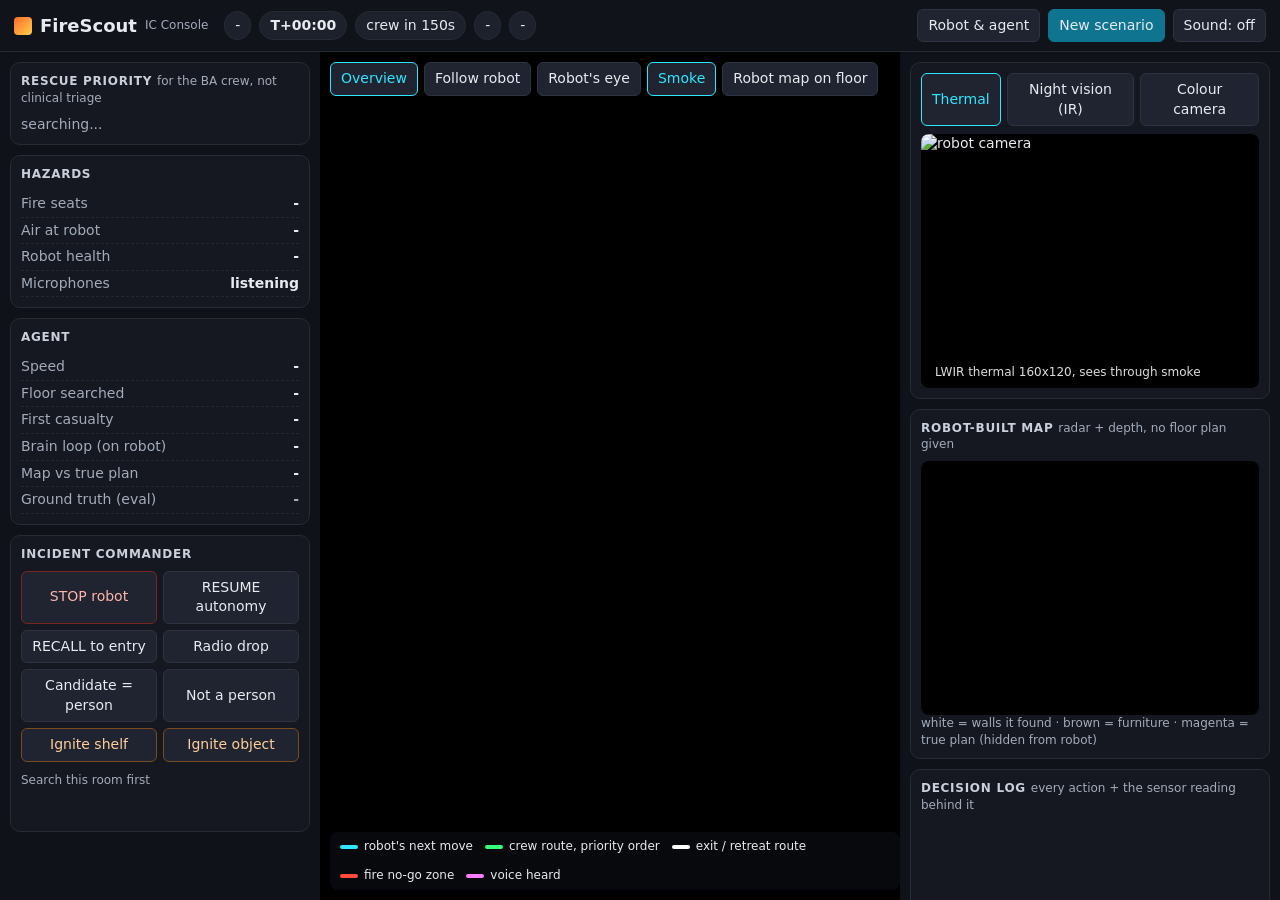
==== firescout/web/index.html @ f9d06ba8 "feat: browser IC console (three.js over live MuJoCo): particle fire/smoke, robot model + sensor show" ====
<!doctype html>
<html lang="en">
<head>
<meta charset="utf-8">
<meta name="viewport" content="width=device-width, initial-scale=1">
<title>FireScout IC Console</title>
<link rel="stylesheet" href="style.css">
<script type="importmap">
{ "imports": { "three": "./vendor/three/three.module.js", "three/addons/": "./vendor/three/addons/" } }
</script>
</head>
<body>
<header>
  <div class="brand"><span class="logo"></span>FireScout <small>IC Console</small></div>
  <div class="chips">
    <span class="chip" id="c-building">-</span>
    <span class="chip big" id="c-clock">T+00:00</span>
    <span class="chip" id="c-crew">crew in 150s</span>
    <span class="chip" id="c-mode">-</span>
    <span class="chip" id="c-radio">-</span>
  </div>
  <div class="actions">
    <button id="b-robot">Robot &amp; agent</button>
    <button id="b-new" class="primary">New scenario</button>
    <button id="b-sound">Sound: off</button>
  </div>
</header>

<main>
  <aside id="left">
    <section>
      <h3>Rescue priority <span class="hint">for the BA crew, not clinical triage</span></h3>
      <div id="casualties"><div class="muted">searching...</div></div>
    </section>
    <section>
      <h3>Hazards</h3>
      <div class="kv"><span>Fire seats</span><b id="h-fires">-</b></div>
      <div class="kv"><span>Air at robot</span><b id="h-air">-</b></div>
      <div class="kv"><span>Robot health</span><b id="h-health">-</b></div>
      <div class="kv"><span>Microphones</span><b id="h-mic">listening</b></div>
    </section>
    <section>
      <h3>Agent</h3>
      <div class="kv"><span>Speed</span><b id="a-speed">-</b></div>
      <div class="kv"><span>Floor searched</span><b id="a-cov">-</b></div>
      <div class="kv"><span>First casualty</span><b id="a-first">-</b></div>
      <div class="kv"><span>Brain loop (on robot)</span><b id="a-lat">-</b></div>
      <div class="kv"><span>Map vs true plan</span><b id="a-map">-</b></div>
      <div class="kv eval"><span>Ground truth (eval)</span><b id="a-truth">-</b></div>
    </section>
    <section>
      <h3>Incident Commander</h3>
      <div class="grid2">
        <button data-a="stop" class="warn">STOP robot</button>
        <button data-a="resume">RESUME autonomy</button>
        <button data-a="recall">RECALL to entry</button>
        <button data-a="radio">Radio drop</button>
        <button data-a="person_yes">Candidate = person</button>
        <button data-a="person_no">Not a person</button>
        <button data-a="ignite_shelf" class="fire">Ignite shelf</button>
        <button data-a="ignite_random" class="fire">Ignite object</button>
      </div>
      <div class="sub">Search this room first</div>
      <div id="rooms" class="grid2"></div>
      <div id="msg" class="msg"></div>
    </section>
  </aside>

  <div id="stage">
    <canvas id="view"></canvas>
    <div id="labels"></div>
    <div class="viewbar">
      <button data-v="over" class="on">Overview</button>
      <button data-v="follow">Follow robot</button>
      <button data-v="eye">Robot's eye</button>
      <button id="t-smoke" class="on">Smoke</button>
      <button id="t-truth">True plan</button>
    </div>
    <div class="legend">
      <span><i style="background:#2ee6ff"></i>robot's next move</span>
      <span><i style="background:#38ff7a"></i>crew route, priority order</span>
      <span><i style="background:#ffffff"></i>exit / retreat route</span>
      <span><i style="background:#ff4a3a"></i>fire no-go zone</span>
      <span><i style="background:#ff7cff"></i>voice heard</span>
    </div>
    <div id="banner"></div>
  </div>

  <aside id="right">
    <section>
      <div class="tabs" id="feedtabs">
        <button data-f="thermal" class="on">Thermal</button>
        <button data-f="night">Night vision (IR)</button>
        <button data-f="colour">Colour camera</button>
      </div>
      <div class="feed"><img id="feed" src="/feed/thermal.jpg" alt="robot camera"><span id="feedcap">LWIR thermal 160x120, sees through smoke</span></div>
    </section>
    <section>
      <h3>Robot-built map <span class="hint">radar + depth, no floor plan given</span></h3>
      <div class="feed"><canvas id="mapc"></canvas></div>
      <div class="hint" id="maplegend">white = walls it found · brown = furniture · magenta = true plan (hidden from robot)</div>
    </section>
    <section class="grow">
      <h3>Decision log <span class="hint">every action + the sensor reading behind it</span></h3>
      <div id="log"></div>
    </section>
    <section>
      <h3>METHANE <span class="hint">auto sitrep</span></h3>
      <div id="methane"></div>
    </section>
  </aside>
</main>

<dialog id="d-new">
  <h2>New scenario</h2>
  <label>Building <select id="n-preset"></select></label>
  <label>Casualties <input id="n-cas" type="number" min="0" max="4" value="3"></label>
  <label>Fires <input id="n-fires" type="number" min="1" max="3" value="2"></label>
  <label>Layout seed <input id="n-seed" type="number" min="0" max="9999" value="5"></label>
  <div class="row"><button id="n-cancel">Cancel</button><button id="n-go" class="primary">Start mission</button></div>
</dialog>

<dialog id="d-robot">
  <div class="robotwrap">
    <div><canvas id="robotc"></canvas><div class="hint">drag to rotate</div></div>
    <div class="spec">
      <h2>FireScout scout robot</h2>
      <p>Placed at the doorway by the first crew while BA is donned. Searches ahead in zero visibility and tells the
        Incident Commander where people are, how urgent each one is, where the fire is and which way is safe.</p>
      <table>
        <tr><td><b class="s1">Thermal camera</b></td><td>LWIR 160x120, 57 deg (FLIR Lepton 3.5) - finds bodies + fire through smoke</td></tr>
        <tr><td><b class="s2">60 GHz radar</b></td><td>360 deg ranging for mapping walls; breathing micro-motion to 3 m</td></tr>
        <tr><td><b class="s3">Depth + IR night camera</b></td><td>850 nm illuminator; tells furniture from walls by object height</td></tr>
        <tr><td><b class="s4">4-mic array</b></td><td>hears calls for help, gives direction of the voice</td></tr>
        <tr><td><b class="s5">Speaker</b></td><td>talks to people it finds: stay low, stay put, or which way is out</td></tr>
        <tr><td><b class="s6">Gas cells</b></td><td>CO + O2 (4-gas monitor cells) - marks air that kills</td></tr>
        <tr><td><b class="s7">Self temperature</b></td><td>retreats before electronics cook (60 C limit)</td></tr>
        <tr><td><b class="s8">Mesh radio</b></td><td>keeps working with no link, uploads when back in range</td></tr>
      </table>
      <h3>The agent (runs on the robot, nothing to phone home to)</h3>
      <div class="pipe">
        <div><b>Perceive</b>thermal, radar, depth, mics, gas</div>
        <div><b>Understand</b>map, walls vs furniture, people vs decoys, fire</div>
        <div><b>Decide</b>safety &gt; IC order &gt; check person &gt; follow voice &gt; explore</div>
        <div><b>Act</b>drive, talk to people, routes + METHANE to IC</div>
        <div><b>Learn</b>IC confirm / reject updates its person detector</div>
      </div>
      <p class="hint">Reference build ~GBP 1.3-2.3k, 3-5 kg, tracked, IP54, 40 min battery. Brain loop 3 ms median on a laptop CPU (Jetson Orin Nano class on the robot).</p>
      <div class="row"><button id="r-close" class="primary">Close</button></div>
    </div>
  </div>
</dialog>

<script type="module" src="app.js"></script>
</body>
</html>
---- firescout/web/style.css ----
:root {
  --bg: #0d0f13; --panel: #151820; --line: #262b36; --text: #e8eaf0; --muted: #a3abba;
  --accent: #2ee6ff; --red: #ff4a3a; --amber: #ffb02e; --green: #38ff7a; --pink: #ff7cff;
}
* { box-sizing: border-box; }
html, body { margin: 0; height: 100%; background: var(--bg); color: var(--text);
  font: 14px/1.4 "Segoe UI", system-ui, sans-serif; overflow: hidden; }
header { height: 52px; display: flex; align-items: center; gap: 16px; padding: 0 14px;
  border-bottom: 1px solid var(--line); background: #10131a; }
.brand { font-weight: 700; font-size: 18px; display: flex; align-items: center; gap: 8px; white-space: nowrap; }
.brand small { color: var(--muted); font-weight: 400; font-size: 12px; }
.logo { width: 18px; height: 18px; border-radius: 4px; background: linear-gradient(135deg, #ff6a2b, #ffcf4a); }
.chips { display: flex; gap: 8px; flex: 1; overflow: hidden; }
.chip { padding: 4px 10px; border-radius: 999px; background: #1c212b; border: 1px solid var(--line); white-space: nowrap; }
.chip.big { font-weight: 700; font-variant-numeric: tabular-nums; }
.chip.ok { border-color: #1f6b3a; color: var(--green); }
.chip.bad { border-color: #7a2620; color: var(--red); }
.chip.warn { border-color: #7a5520; color: var(--amber); }
.actions { display: flex; gap: 8px; }
button { background: #1f2430; color: var(--text); border: 1px solid #2d3340; border-radius: 6px;
  padding: 6px 10px; font: inherit; cursor: pointer; }
button:hover { background: #283040; }
button.primary { background: #0e7490; border-color: #0e7490; }
button.warn { border-color: #7a2620; color: #ffb3ab; }
button.fire { border-color: #7a4a20; color: #ffcf9a; }
button.on { border-color: var(--accent); color: var(--accent); }
main { display: grid; grid-template-columns: 320px 1fr 380px; height: calc(100% - 52px); }
aside { overflow-y: auto; padding: 10px; display: flex; flex-direction: column; gap: 10px; background: #0f1218; }
section { background: var(--panel); border: 1px solid var(--line); border-radius: 10px; padding: 10px; }
section.grow { flex: 1; min-height: 160px; display: flex; flex-direction: column; }
h3 { margin: 0 0 8px; font-size: 12px; letter-spacing: .06em; text-transform: uppercase; color: #c9cfdb; }
.hint { color: var(--muted); font-size: 12px; text-transform: none; letter-spacing: 0; font-weight: 400; }
.muted { color: var(--muted); }
.kv { display: flex; justify-content: space-between; gap: 8px; padding: 3px 0; border-bottom: 1px dashed #222733; }
.kv span { color: var(--muted); } .kv b { font-weight: 600; text-align: right; }
.kv.eval b { color: var(--muted); }
.grid2 { display: grid; grid-template-columns: 1fr 1fr; gap: 6px; }
.sub { margin: 10px 0 6px; color: var(--muted); font-size: 12px; }
.msg { margin-top: 8px; color: var(--accent); min-height: 18px; }
.cas { border-left: 4px solid var(--amber); background: #1a1e27; border-radius: 6px; padding: 7px 9px; margin-bottom: 6px; }
.cas.P1 { border-color: var(--red); } .cas.EVAC { border-color: var(--green); } .cas.P2 { border-color: var(--amber); } .cas.Pq { border-color: #ffe14a; }
.cas .t { font-weight: 700; } .cas .w { color: var(--muted); font-size: 12px; }
.cas .say { color: var(--pink); font-size: 12px; margin-top: 3px; }
#stage { position: relative; overflow: hidden; }
#view { width: 100%; height: 100%; display: block; }
#labels { position: absolute; inset: 0; pointer-events: none; }
.lbl { padding: 2px 7px; border-radius: 5px; font-size: 12px; font-weight: 700; color: #fff; white-space: nowrap;
  background: rgba(0,0,0,.65); border: 1px solid rgba(255,255,255,.2); }
.lbl.P1 { background: rgba(170,20,15,.85); } .lbl.P2 { background: rgba(160,100,10,.85); }
.lbl.Pq { background: rgba(120,110,10,.85); } .lbl.EVAC { background: rgba(20,120,50,.85); } .lbl.fire { background: rgba(140,40,0,.85); }
.lbl.robot { background: rgba(10,90,110,.85); }
.viewbar { position: absolute; top: 10px; left: 10px; display: flex; gap: 6px; }
.legend { position: absolute; bottom: 10px; left: 10px; display: flex; gap: 12px; flex-wrap: wrap;
  background: rgba(10,12,16,.75); padding: 6px 10px; border-radius: 8px; font-size: 12px; }
.legend i { display: inline-block; width: 18px; height: 4px; border-radius: 2px; margin-right: 6px; vertical-align: middle; }
#banner { position: absolute; top: 10px; right: 10px; max-width: 46%; }
#banner .b { background: rgba(140,20,10,.9); border: 1px solid #ff6a5a; border-radius: 8px; padding: 8px 12px;
  margin-bottom: 6px; font-weight: 600; }
#banner .b.say { background: rgba(90,20,100,.9); border-color: #ff7cff; }
.tabs { display: flex; gap: 6px; margin-bottom: 8px; }
.feed { position: relative; border-radius: 8px; overflow: hidden; background: #000; }
.feed img, .feed canvas { width: 100%; display: block; aspect-ratio: 4 / 3; object-fit: cover; }
#feedcap { position: absolute; left: 8px; bottom: 6px; font-size: 12px; color: #ddd; background: rgba(0,0,0,.55);
  padding: 1px 6px; border-radius: 4px; }
#log { flex: 1; overflow-y: auto; font: 12px/1.35 Consolas, monospace; }
#log div { padding: 3px 0; border-bottom: 1px solid #1d222c; }
#log .k { font-weight: 700; }
#methane { font: 12px/1.4 Consolas, monospace; white-space: pre-wrap; color: #cfd6e2; }
dialog { background: var(--panel); color: var(--text); border: 1px solid var(--line); border-radius: 12px; padding: 18px; }
dialog::backdrop { background: rgba(0,0,0,.6); }
dialog label { display: flex; justify-content: space-between; gap: 20px; margin: 10px 0; align-items: center; }
dialog input, dialog select { background: #0f1218; color: var(--text); border: 1px solid var(--line); border-radius: 6px; padding: 5px; }
.row { display: flex; justify-content: flex-end; gap: 8px; margin-top: 14px; }
#d-robot { width: min(1180px, 94vw); }
.robotwrap { display: grid; grid-template-columns: 1fr 1.1fr; gap: 18px; }
#robotc { width: 100%; aspect-ratio: 1; border-radius: 10px; background: radial-gradient(#202634, #0d0f13); }
.spec table { border-collapse: collapse; width: 100%; } .spec td { padding: 4px 6px; border-bottom: 1px solid #222733; vertical-align: top; }
.spec td:first-child { white-space: nowrap; }
.pipe { display: grid; grid-template-columns: repeat(5, 1fr); gap: 6px; }
.pipe div { background: #1a1e27; border: 1px solid var(--line); border-radius: 8px; padding: 6px; font-size: 12px; color: var(--muted); }
.pipe b { display: block; color: var(--accent); margin-bottom: 2px; }
.s1 { color: #ff8a3d; } .s2 { color: #2ee6ff; } .s3 { color: #9cff57; } .s4 { color: #ff7cff; }
.s5 { color: #ffd84a; } .s6 { color: #b4a7ff; } .s7 { color: #ff5a5a; } .s8 { color: #7fd1ff; }
@media (max-width: 1100px) { main { grid-template-columns: 1fr; overflow-y: auto; } #stage { height: 60vh; } }
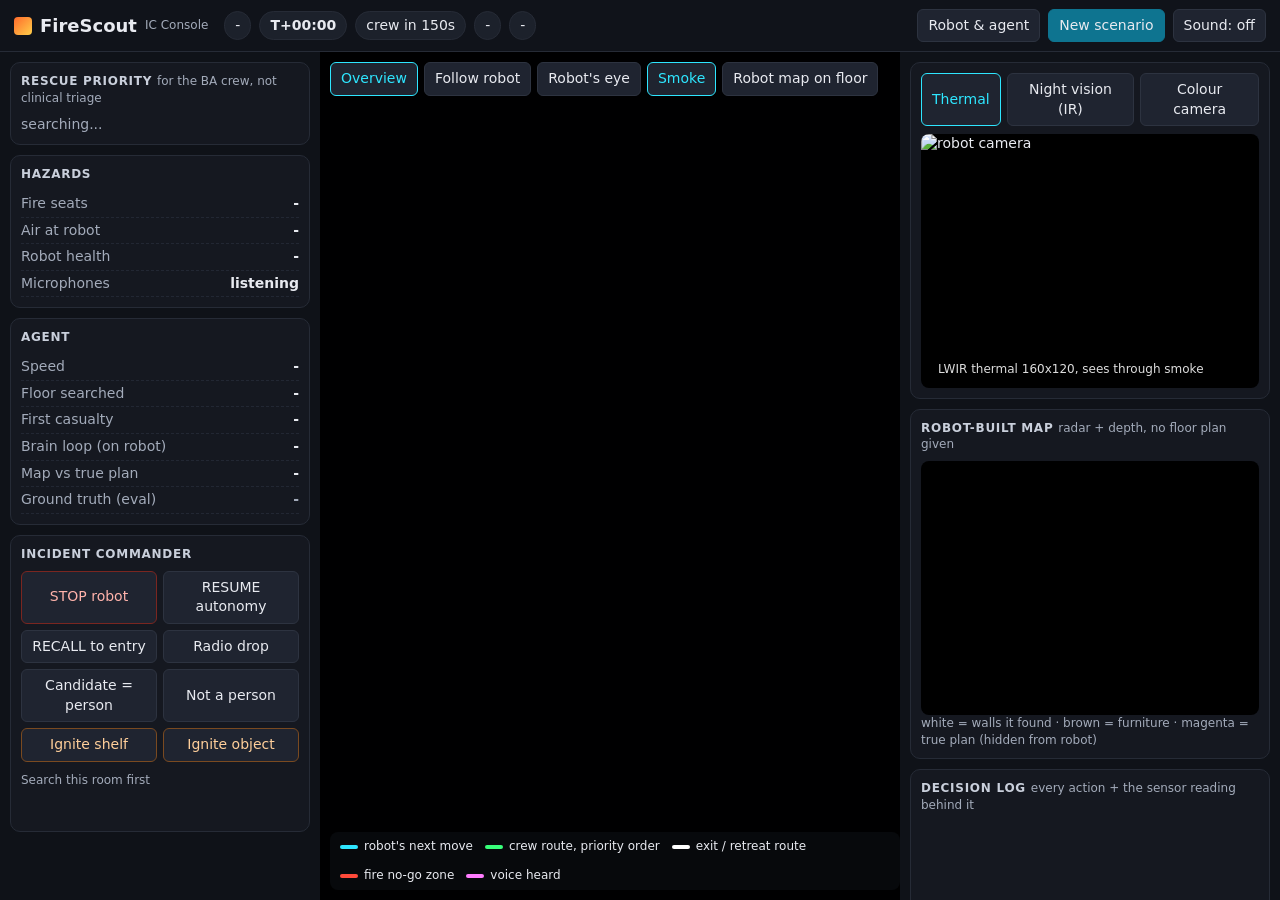
==== commit 9a829c02: "docs: README for IC console, agent loop, brief fit, credits; named demo scenarios" ====
--- a/firescout/web/index.html
+++ b/firescout/web/index.html
@@ -113,6 +113,13 @@
 
 <dialog id="d-new">
   <h2>New scenario</h2>
+  <div class="scen">
+    <button data-s="care_home,3,2,0"><b>Night shift - care-home wing</b><span>3 residents (one awake), 2 fires</span></button>
+    <button data-s="flat,2,1,3"><b>2-bed flat - kitchen fire</b><span>2 occupants, 1 fire, tight rooms</span></button>
+    <button data-s="care_home_large,4,2,7"><b>Care-home floor (large)</b><span>4 residents, 2 fires, radio range tested</span></button>
+    <button data-s="office,2,1,4"><b>Office floor after hours</b><span>2 cleaners, 1 fire, many desks</span></button>
+  </div>
+  <div class="sub">or build your own</div>
   <label>Building <select id="n-preset"></select></label>
   <label>Casualties <input id="n-cas" type="number" min="0" max="4" value="3"></label>
   <label>Fires <input id="n-fires" type="number" min="1" max="3" value="2"></label>
--- a/firescout/web/style.css
+++ b/firescout/web/style.css
@@ -37,14 +37,15 @@
 .grid2 { display: grid; grid-template-columns: 1fr 1fr; gap: 6px; }
 .sub { margin: 10px 0 6px; color: var(--muted); font-size: 12px; }
 .msg { margin-top: 8px; color: var(--accent); min-height: 18px; }
-.cas { border-left: 4px solid var(--amber); background: #1a1e27; border-radius: 6px; padding: 7px 9px; margin-bottom: 6px; }
-.cas.P1 { border-color: var(--red); } .cas.EVAC { border-color: var(--green); } .cas.P2 { border-color: var(--amber); } .cas.Pq { border-color: #ffe14a; }
+.cas { border: 1px solid #2a3040; background: #1a1e27; border-radius: 8px; padding: 9px 12px; margin-bottom: 6px; --dot: var(--amber); }
+.cas .t::before { content: ''; display: inline-block; width: 9px; height: 9px; border-radius: 50%; background: var(--dot); margin-right: 7px; }
+.cas.P1 { --dot: var(--red); } .cas.EVAC { --dot: var(--green); } .cas.P2 { --dot: var(--amber); } .cas.Pq { --dot: #ffe14a; }
 .cas .t { font-weight: 700; } .cas .w { color: var(--muted); font-size: 12px; }
 .cas .say { color: var(--pink); font-size: 12px; margin-top: 3px; }
 #stage { position: relative; overflow: hidden; }
 #view { width: 100%; height: 100%; display: block; }
 #labels { position: absolute; inset: 0; pointer-events: none; }
-.lbl { padding: 2px 7px; border-radius: 5px; font-size: 12px; font-weight: 700; color: #fff; white-space: nowrap;
+.lbl { padding: 4px 9px; border-radius: 5px; font-size: 12px; font-weight: 700; color: #fff; white-space: nowrap;
   background: rgba(0,0,0,.65); border: 1px solid rgba(255,255,255,.2); }
 .lbl.P1 { background: rgba(170,20,15,.85); } .lbl.P2 { background: rgba(160,100,10,.85); }
 .lbl.Pq { background: rgba(120,110,10,.85); } .lbl.EVAC { background: rgba(20,120,50,.85); } .lbl.fire { background: rgba(140,40,0,.85); }
@@ -61,7 +62,7 @@
 .feed { position: relative; border-radius: 8px; overflow: hidden; background: #000; }
 .feed img, .feed canvas { width: 100%; display: block; aspect-ratio: 4 / 3; object-fit: cover; }
 #feedcap { position: absolute; left: 8px; bottom: 6px; font-size: 12px; color: #ddd; background: rgba(0,0,0,.55);
-  padding: 1px 6px; border-radius: 4px; }
+  padding: 4px 9px; border-radius: 5px; }
 #log { flex: 1; overflow-y: auto; font: 12px/1.35 Consolas, monospace; }
 #log div { padding: 3px 0; border-bottom: 1px solid #1d222c; }
 #log .k { font-weight: 700; }
@@ -82,3 +83,6 @@
 .s1 { color: #ff8a3d; } .s2 { color: #2ee6ff; } .s3 { color: #9cff57; } .s4 { color: #ff7cff; }
 .s5 { color: #ffd84a; } .s6 { color: #b4a7ff; } .s7 { color: #ff5a5a; } .s8 { color: #7fd1ff; }
 @media (max-width: 1100px) { main { grid-template-columns: 1fr; overflow-y: auto; } #stage { height: 60vh; } }
+.scen { display: grid; grid-template-columns: 1fr 1fr; gap: 8px; margin: 8px 0 4px; width: 520px; }
+.scen button { text-align: left; padding: 10px 12px; }
+.scen b { display: block; } .scen span { color: var(--muted); font-size: 12px; }
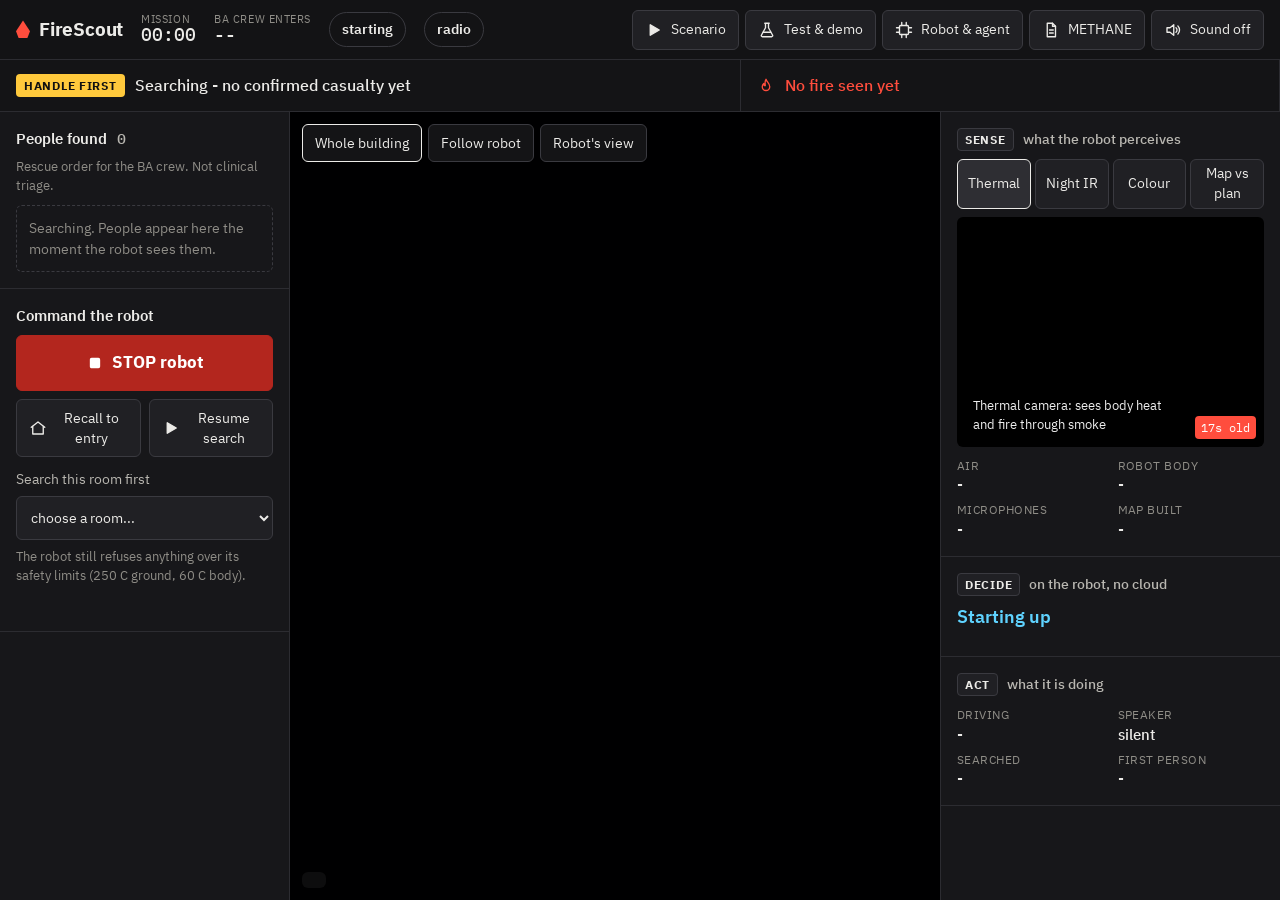
==== commit 23b1b5f3: "feat(console): restructure IC console around Sense-Decide-Act; handle-first strip, room names, plain" ====
--- a/firescout/web/index.html
+++ b/firescout/web/index.html
@@ -3,156 +3,203 @@
 <head>
 <meta charset="utf-8">
 <meta name="viewport" content="width=device-width, initial-scale=1">
-<title>FireScout IC Console</title>
+<title>FireScout · Incident Command</title>
 <link rel="stylesheet" href="style.css">
 <script type="importmap">
 { "imports": { "three": "./vendor/three/three.module.js", "three/addons/": "./vendor/three/addons/" } }
 </script>
 </head>
 <body>
-<header>
-  <div class="brand"><span class="logo"></span>FireScout <small>IC Console</small></div>
-  <div class="chips">
-    <span class="chip" id="c-building">-</span>
-    <span class="chip big" id="c-clock">T+00:00</span>
-    <span class="chip" id="c-crew">crew in 150s</span>
-    <span class="chip" id="c-mode">-</span>
-    <span class="chip" id="c-radio">-</span>
-  </div>
-  <div class="actions">
-    <button id="b-robot">Robot &amp; agent</button>
-    <button id="b-new" class="primary">New scenario</button>
-    <button id="b-sound">Sound: off</button>
-  </div>
+<svg width="0" height="0" style="position:absolute" aria-hidden="true">
+  <symbol id="i-stop" viewBox="0 0 24 24"><rect x="6" y="6" width="12" height="12" rx="1.5"/></symbol>
+  <symbol id="i-home" viewBox="0 0 24 24"><path d="M3 11 12 4l9 7"/><path d="M5 10v10h14V10"/></symbol>
+  <symbol id="i-play" viewBox="0 0 24 24"><path d="M7 5v14l12-7z"/></symbol>
+  <symbol id="i-flame" viewBox="0 0 24 24"><path d="M12 3c1 3.5 5 5.5 5 10a5 5 0 0 1-10 0c0-2 1-3.5 2-4.5 0 2 1 3 2 3 0-3-1-5.5 1-8.5z"/></symbol>
+  <symbol id="i-radio" viewBox="0 0 24 24"><path d="M5 12a7 7 0 0 1 14 0M8 12a4 4 0 0 1 8 0"/><circle cx="12" cy="13" r="1.5"/><path d="M12 15v5"/></symbol>
+  <symbol id="i-user" viewBox="0 0 24 24"><circle cx="12" cy="7" r="3.5"/><path d="M5 21c0-4 3-7 7-7s7 3 7 7"/></symbol>
+  <symbol id="i-sound" viewBox="0 0 24 24"><path d="M4 9v6h4l5 4V5L8 9z"/><path d="M16 9a4 4 0 0 1 0 6M18.5 6.5a8 8 0 0 1 0 11"/></symbol>
+  <symbol id="i-flask" viewBox="0 0 24 24"><path d="M9 3h6M10 3v6L4.5 19a1.5 1.5 0 0 0 1.3 2h12.4a1.5 1.5 0 0 0 1.3-2L14 9V3"/><path d="M7 15h10"/></symbol>
+  <symbol id="i-cpu" viewBox="0 0 24 24"><rect x="6" y="6" width="12" height="12" rx="1.5"/><path d="M9 2v4M15 2v4M9 18v4M15 18v4M2 9h4M2 15h4M18 9h4M18 15h4"/></symbol>
+  <symbol id="i-doc" viewBox="0 0 24 24"><path d="M7 3h7l4 4v14H7z"/><path d="M14 3v4h4M10 12h5M10 16h5"/></symbol>
+</svg>
+
+<header class="top">
+  <div class="brand"><span class="mark" aria-hidden="true"></span>FireScout</div>
+  <div class="scenario" id="h-scenario">loading scenario...</div>
+  <div class="clock"><span class="lab">Mission</span><b id="h-clock">00:00</b></div>
+  <div class="clock"><span class="lab">BA crew enters</span><b id="h-crew">--</b></div>
+  <div class="pill" id="h-mode">starting</div>
+  <div class="pill" id="h-radio">radio</div>
+  <nav class="menu">
+    <button id="b-new"><svg><use href="#i-play"/></svg>Scenario</button>
+    <button id="b-test"><svg><use href="#i-flask"/></svg>Test &amp; demo</button>
+    <button id="b-robot"><svg><use href="#i-cpu"/></svg>Robot &amp; agent</button>
+    <button id="b-methane"><svg><use href="#i-doc"/></svg>METHANE</button>
+    <button id="b-sound" aria-pressed="false"><svg><use href="#i-sound"/></svg>Sound off</button>
+  </nav>
 </header>
 
+<div class="strip" id="strip" aria-live="polite">
+  <div class="first" id="s-first"><span class="tag">Handle first</span><span id="s-first-t">Searching - no confirmed casualty yet</span></div>
+  <div class="fire" id="s-fire"><svg><use href="#i-flame"/></svg><span id="s-fire-t">No fire seen yet</span></div>
+  <div class="say" id="s-say" hidden><svg><use href="#i-sound"/></svg><span id="s-say-t"></span></div>
+</div>
+
 <main>
-  <aside id="left">
-    <section>
-      <h3>Rescue priority <span class="hint">for the BA crew, not clinical triage</span></h3>
-      <div id="casualties"><div class="muted">searching...</div></div>
-    </section>
-    <section>
-      <h3>Hazards</h3>
-      <div class="kv"><span>Fire seats</span><b id="h-fires">-</b></div>
-      <div class="kv"><span>Air at robot</span><b id="h-air">-</b></div>
-      <div class="kv"><span>Robot health</span><b id="h-health">-</b></div>
-      <div class="kv"><span>Microphones</span><b id="h-mic">listening</b></div>
-    </section>
-    <section>
-      <h3>Agent</h3>
-      <div class="kv"><span>Speed</span><b id="a-speed">-</b></div>
-      <div class="kv"><span>Floor searched</span><b id="a-cov">-</b></div>
-      <div class="kv"><span>First casualty</span><b id="a-first">-</b></div>
-      <div class="kv"><span>Brain loop (on robot)</span><b id="a-lat">-</b></div>
-      <div class="kv"><span>Map vs true plan</span><b id="a-map">-</b></div>
-      <div class="kv eval"><span>Ground truth (eval)</span><b id="a-truth">-</b></div>
-    </section>
-    <section>
-      <h3>Incident Commander</h3>
-      <div class="grid2">
-        <button data-a="stop" class="warn">STOP robot</button>
-        <button data-a="resume">RESUME autonomy</button>
-        <button data-a="recall">RECALL to entry</button>
-        <button data-a="radio">Radio drop</button>
-        <button data-a="person_yes">Candidate = person</button>
-        <button data-a="person_no">Not a person</button>
-        <button data-a="ignite_shelf" class="fire">Ignite shelf</button>
-        <button data-a="ignite_random" class="fire">Ignite object</button>
+  <!-- LEFT: what the IC must act on -->
+  <aside class="col left">
+    <section class="people">
+      <h2>People found <span class="count" id="p-count">0</span></h2>
+      <p class="note">Rescue order for the BA crew. Not clinical triage.</p>
+      <ol id="people" class="cards"><li class="empty">Searching. People appear here the moment the robot sees them.</li></ol>
+    </section>
+    <section class="command">
+      <h2>Command the robot</h2>
+      <button class="stop" data-a="stop" title="Keyboard: S"><svg><use href="#i-stop"/></svg>STOP robot</button>
+      <div class="row2">
+        <button data-a="recall" title="Keyboard: R"><svg><use href="#i-home"/></svg>Recall to entry</button>
+        <button data-a="resume"><svg><use href="#i-play"/></svg>Resume search</button>
       </div>
-      <div class="sub">Search this room first</div>
-      <div id="rooms" class="grid2"></div>
-      <div id="msg" class="msg"></div>
+      <label class="roompick">Search this room first
+        <select id="room-pick"><option value="">choose a room...</option></select>
+      </label>
+      <p class="note">The robot still refuses anything over its safety limits (250 C ground, 60 C body).</p>
+      <p class="ack" id="ack" aria-live="polite"></p>
     </section>
   </aside>
 
+  <!-- CENTRE: the building -->
   <div id="stage">
-    <canvas id="view"></canvas>
+    <canvas id="view" aria-label="3D view of the building, robot, people, fire and routes"></canvas>
     <div id="labels"></div>
-    <div class="viewbar">
-      <button data-v="over" class="on">Overview</button>
+    <div class="viewbar" role="tablist">
+      <button data-v="over" class="on">Whole building</button>
       <button data-v="follow">Follow robot</button>
-      <button data-v="eye">Robot's eye</button>
-      <button id="t-smoke" class="on">Smoke</button>
-      <button id="t-truth">True plan</button>
+      <button data-v="eye">Robot's view</button>
     </div>
-    <div class="legend">
-      <span><i style="background:#2ee6ff"></i>robot's next move</span>
-      <span><i style="background:#38ff7a"></i>crew route, priority order</span>
-      <span><i style="background:#ffffff"></i>exit / retreat route</span>
-      <span><i style="background:#ff4a3a"></i>fire no-go zone</span>
-      <span><i style="background:#ff7cff"></i>voice heard</span>
-    </div>
-    <div id="banner"></div>
-  </div>
-
-  <aside id="right">
-    <section>
-      <div class="tabs" id="feedtabs">
+    <div class="legend" id="legend"></div>
+    <div class="clickhint" id="clickhint" hidden>Click a spot on the floor to start a fire there · Esc cancels</div>
+    <div class="lost" id="lost" hidden><b>RADIO LOST</b><span id="lost-t"></span></div>
+  </div>
+
+  <!-- RIGHT: Sense -> Decide -> Act (the agent loop) -->
+  <aside class="col right">
+    <section class="sense">
+      <h2><span class="step">Sense</span> what the robot perceives</h2>
+      <div class="tabs" role="tablist" id="feedtabs">
         <button data-f="thermal" class="on">Thermal</button>
-        <button data-f="night">Night vision (IR)</button>
-        <button data-f="colour">Colour camera</button>
+        <button data-f="night">Night IR</button>
+        <button data-f="colour">Colour</button>
+        <button data-f="map">Map vs plan</button>
       </div>
-      <div class="feed"><img id="feed" src="/feed/thermal.jpg" alt="robot camera"><span id="feedcap">LWIR thermal 160x120, sees through smoke</span></div>
-    </section>
-    <section>
-      <h3>Robot-built map <span class="hint">radar + depth, no floor plan given</span></h3>
-      <div class="feed"><canvas id="mapc"></canvas></div>
-      <div class="hint" id="maplegend">white = walls it found · brown = furniture · magenta = true plan (hidden from robot)</div>
-    </section>
-    <section class="grow">
-      <h3>Decision log <span class="hint">every action + the sensor reading behind it</span></h3>
-      <div id="log"></div>
-    </section>
-    <section>
-      <h3>METHANE <span class="hint">auto sitrep</span></h3>
-      <div id="methane"></div>
+      <div class="feed">
+        <img id="feed" src="/feed/thermal.jpg" alt="Robot thermal camera">
+        <canvas id="mapc" hidden></canvas>
+        <span class="cap" id="feedcap">Thermal camera: sees body heat and fire through smoke</span>
+        <span class="age" id="feedage"></span>
+      </div>
+      <dl class="readings">
+        <div><dt>Air</dt><dd id="r-air">-</dd></div>
+        <div><dt>Robot body</dt><dd id="r-body">-</dd></div>
+        <div><dt>Microphones</dt><dd id="r-mic">-</dd></div>
+        <div><dt>Map built</dt><dd id="r-map">-</dd></div>
+      </dl>
+    </section>
+    <section class="decide">
+      <h2><span class="step">Decide</span> on the robot, no cloud</h2>
+      <p class="now" id="d-now">Starting up</p>
+      <p class="why" id="d-why"></p>
+      <ol class="decisions" id="d-list"></ol>
+    </section>
+    <section class="act">
+      <h2><span class="step">Act</span> what it is doing</h2>
+      <dl class="readings">
+        <div><dt>Driving</dt><dd id="a-drive">-</dd></div>
+        <div><dt>Speaker</dt><dd id="a-say">silent</dd></div>
+        <div><dt>Searched</dt><dd id="a-cov">-</dd></div>
+        <div><dt>First person</dt><dd id="a-first">-</dd></div>
+      </dl>
     </section>
   </aside>
 </main>
 
+<!-- Test & demo drawer: everything that is not the Incident Commander's job -->
+<aside class="drawer" id="drawer" hidden aria-label="Test and demo controls">
+  <div class="drawer-h"><h2>Test &amp; demo</h2><button id="drawer-x" aria-label="Close">Close</button></div>
+  <h3>Unscripted changes</h3>
+  <p class="note">Change the world mid-mission. The robot is not told; it has to notice with its sensors.</p>
+  <div class="grid">
+    <button id="t-fire-click"><svg><use href="#i-flame"/></svg>Start a fire where I click</button>
+    <button data-a="ignite_shelf"><svg><use href="#i-flame"/></svg>Set the corridor shelf on fire</button>
+    <button data-a="ignite_random"><svg><use href="#i-flame"/></svg>Set a random object on fire</button>
+    <button data-a="radio"><svg><use href="#i-radio"/></svg>Cut / restore radio</button>
+  </div>
+  <h3>Teach the robot</h3>
+  <p class="note">Confirm or reject its newest unconfirmed candidate. It updates its person detector live.</p>
+  <div class="grid">
+    <button data-a="person_yes"><svg><use href="#i-user"/></svg>That IS a person</button>
+    <button data-a="person_no"><svg><use href="#i-user"/></svg>That is NOT a person</button>
+  </div>
+  <h3>Views</h3>
+  <div class="grid">
+    <button id="t-smoke" class="on">Smoke layer</button>
+    <button id="t-floor">Robot's map on the floor</button>
+  </div>
+  <h3>Evaluation (ground truth, hidden from the robot)</h3>
+  <dl class="readings" id="eval"></dl>
+</aside>
+
 <dialog id="d-new">
-  <h2>New scenario</h2>
+  <h2>Choose a scenario</h2>
   <div class="scen">
-    <button data-s="care_home,3,2,0"><b>Night shift - care-home wing</b><span>3 residents (one awake), 2 fires</span></button>
-    <button data-s="flat,2,1,3"><b>2-bed flat - kitchen fire</b><span>2 occupants, 1 fire, tight rooms</span></button>
+    <button data-s="care_home,3,2,0"><b>Night shift, care-home wing</b><span>3 residents (one awake), 2 fires</span></button>
+    <button data-s="flat,2,1,3"><b>2-bed flat, kitchen fire</b><span>2 occupants, 1 fire, tight rooms</span></button>
     <button data-s="care_home_large,4,2,7"><b>Care-home floor (large)</b><span>4 residents, 2 fires, radio range tested</span></button>
     <button data-s="office,2,1,4"><b>Office floor after hours</b><span>2 cleaners, 1 fire, many desks</span></button>
   </div>
-  <div class="sub">or build your own</div>
-  <label>Building <select id="n-preset"></select></label>
-  <label>Casualties <input id="n-cas" type="number" min="0" max="4" value="3"></label>
-  <label>Fires <input id="n-fires" type="number" min="1" max="3" value="2"></label>
-  <label>Layout seed <input id="n-seed" type="number" min="0" max="9999" value="5"></label>
+  <h3>Or build your own</h3>
+  <div class="custom">
+    <label>Building <select id="n-preset"></select></label>
+    <label>People <input id="n-cas" type="number" min="0" max="4" value="3"></label>
+    <label>Fires <input id="n-fires" type="number" min="1" max="3" value="2"></label>
+    <label>Layout number <input id="n-seed" type="number" min="0" max="9999" value="5"></label>
+  </div>
   <div class="row"><button id="n-cancel">Cancel</button><button id="n-go" class="primary">Start mission</button></div>
 </dialog>
 
+<dialog id="d-methane">
+  <h2>METHANE situation report</h2>
+  <p class="note">Built only from the robot's own map. JESIP format.</p>
+  <pre id="methane"></pre>
+  <div class="row"><button id="m-copy">Copy</button><button id="m-close" class="primary">Close</button></div>
+</dialog>
+
 <dialog id="d-robot">
   <div class="robotwrap">
-    <div><canvas id="robotc"></canvas><div class="hint">drag to rotate</div></div>
+    <div class="rv"><canvas id="robotc"></canvas><p class="note">Drag to rotate</p></div>
     <div class="spec">
       <h2>FireScout scout robot</h2>
-      <p>Placed at the doorway by the first crew while BA is donned. Searches ahead in zero visibility and tells the
+      <p>Placed at the doorway while the crew puts on breathing apparatus. Searches ahead in zero visibility and tells the
         Incident Commander where people are, how urgent each one is, where the fire is and which way is safe.</p>
       <table>
-        <tr><td><b class="s1">Thermal camera</b></td><td>LWIR 160x120, 57 deg (FLIR Lepton 3.5) - finds bodies + fire through smoke</td></tr>
-        <tr><td><b class="s2">60 GHz radar</b></td><td>360 deg ranging for mapping walls; breathing micro-motion to 3 m</td></tr>
-        <tr><td><b class="s3">Depth + IR night camera</b></td><td>850 nm illuminator; tells furniture from walls by object height</td></tr>
-        <tr><td><b class="s4">4-mic array</b></td><td>hears calls for help, gives direction of the voice</td></tr>
-        <tr><td><b class="s5">Speaker</b></td><td>talks to people it finds: stay low, stay put, or which way is out</td></tr>
-        <tr><td><b class="s6">Gas cells</b></td><td>CO + O2 (4-gas monitor cells) - marks air that kills</td></tr>
-        <tr><td><b class="s7">Self temperature</b></td><td>retreats before electronics cook (60 C limit)</td></tr>
-        <tr><td><b class="s8">Mesh radio</b></td><td>keeps working with no link, uploads when back in range</td></tr>
+        <tr><td class="s1">Thermal camera</td><td>LWIR 160x120, 57 deg. Body heat and fire through smoke.</td></tr>
+        <tr><td class="s2">60 GHz radar</td><td>360 deg ranging to map walls; chest micro-motion to detect breathing up to 3 m.</td></tr>
+        <tr><td class="s3">Depth + IR camera</td><td>850 nm illuminator. Tells furniture from walls by object height.</td></tr>
+        <tr><td class="s4">4 microphones</td><td>Hears calls for help and the direction they come from.</td></tr>
+        <tr><td class="s5">Speaker</td><td>Tells people to walk out or to stay put and stay low.</td></tr>
+        <tr><td class="s6">CO + O2 cells</td><td>Marks air that kills.</td></tr>
+        <tr><td class="s7">Self temperature</td><td>Retreats before its electronics cook (60 C).</td></tr>
+        <tr><td class="s8">Mesh radio</td><td>Keeps working with no link; uploads when back in range.</td></tr>
       </table>
-      <h3>The agent (runs on the robot, nothing to phone home to)</h3>
-      <div class="pipe">
-        <div><b>Perceive</b>thermal, radar, depth, mics, gas</div>
-        <div><b>Understand</b>map, walls vs furniture, people vs decoys, fire</div>
-        <div><b>Decide</b>safety &gt; IC order &gt; check person &gt; follow voice &gt; explore</div>
-        <div><b>Act</b>drive, talk to people, routes + METHANE to IC</div>
-        <div><b>Learn</b>IC confirm / reject updates its person detector</div>
-      </div>
-      <p class="hint">Reference build ~GBP 1.3-2.3k, 3-5 kg, tracked, IP54, 40 min battery. Brain loop 3 ms median on a laptop CPU (Jetson Orin Nano class on the robot).</p>
+      <h3>How the agent decides, every 0.1 s, on the robot</h3>
+      <ol class="pipe">
+        <li><b>Sense</b>thermal, radar, depth, mics, gas</li>
+        <li><b>Understand</b>its own map; walls vs furniture; people vs decoys; fire</li>
+        <li><b>Decide</b>safety first, then IC order, then check a possible person, then follow a voice, then explore</li>
+        <li><b>Act</b>drive, speak to people, routes and METHANE to the IC</li>
+        <li><b>Learn</b>IC confirm / reject updates its person detector</li>
+      </ol>
+      <p class="note">Reference build about GBP 1.3-2.3k, 3-5 kg, tracked. Brain loop median about 3 ms on a laptop CPU (target: Jetson Orin Nano class).</p>
       <div class="row"><button id="r-close" class="primary">Close</button></div>
     </div>
   </div>
--- a/firescout/web/style.css
+++ b/firescout/web/style.css
@@ -1,88 +1,196 @@
+@font-face { font-family: Plex; src: url(fonts/ibm-plex-sans-latin-400-normal.woff2) format('woff2'); font-weight: 400; font-display: swap; }
+@font-face { font-family: Plex; src: url(fonts/ibm-plex-sans-latin-500-normal.woff2) format('woff2'); font-weight: 500; font-display: swap; }
+@font-face { font-family: Plex; src: url(fonts/ibm-plex-sans-latin-600-normal.woff2) format('woff2'); font-weight: 600; font-display: swap; }
+@font-face { font-family: Plex; src: url(fonts/ibm-plex-sans-latin-700-normal.woff2) format('woff2'); font-weight: 700; font-display: swap; }
+@font-face { font-family: PlexMono; src: url(fonts/ibm-plex-mono-latin-400-normal.woff2) format('woff2'); font-weight: 400; font-display: swap; }
+@font-face { font-family: PlexMono; src: url(fonts/ibm-plex-mono-latin-500-normal.woff2) format('woff2'); font-weight: 500; font-display: swap; }
+
 :root {
-  --bg: #0d0f13; --panel: #151820; --line: #262b36; --text: #e8eaf0; --muted: #a3abba;
-  --accent: #2ee6ff; --red: #ff4a3a; --amber: #ffb02e; --green: #38ff7a; --pink: #ff7cff;
+  /* night command-unit palette: warm-neutral charcoal, one meaning per signal colour */
+  --bg: #0f0f10; --panel: #17171a; --raised: #202024; --line: #2c2c31; --line-2: #3a3a40;
+  --text: #ecebe8; --text-2: #b9b7b1; --text-3: #8f8d87;
+  --fire: #ff4d3d;      /* fire and danger only */
+  --person: #ffc93c;    /* people (P1 brightest) */
+  --person-2: #ff9f2e;  /* P2 */
+  --crew: #43d675;      /* BA crew route, evacuating occupants */
+  --robot: #5fd3ff;     /* the robot, its path, its own state */
+  --voice: #c08cff;     /* microphones / speaker */
+  --focus: #ffffff;
+  --r: 6px;
+  --ease: cubic-bezier(.16, 1, .3, 1);
 }
 * { box-sizing: border-box; }
+[hidden] { display: none !important; }
 html, body { margin: 0; height: 100%; background: var(--bg); color: var(--text);
-  font: 14px/1.4 "Segoe UI", system-ui, sans-serif; overflow: hidden; }
-header { height: 52px; display: flex; align-items: center; gap: 16px; padding: 0 14px;
-  border-bottom: 1px solid var(--line); background: #10131a; }
-.brand { font-weight: 700; font-size: 18px; display: flex; align-items: center; gap: 8px; white-space: nowrap; }
-.brand small { color: var(--muted); font-weight: 400; font-size: 12px; }
-.logo { width: 18px; height: 18px; border-radius: 4px; background: linear-gradient(135deg, #ff6a2b, #ffcf4a); }
-.chips { display: flex; gap: 8px; flex: 1; overflow: hidden; }
-.chip { padding: 4px 10px; border-radius: 999px; background: #1c212b; border: 1px solid var(--line); white-space: nowrap; }
-.chip.big { font-weight: 700; font-variant-numeric: tabular-nums; }
-.chip.ok { border-color: #1f6b3a; color: var(--green); }
-.chip.bad { border-color: #7a2620; color: var(--red); }
-.chip.warn { border-color: #7a5520; color: var(--amber); }
-.actions { display: flex; gap: 8px; }
-button { background: #1f2430; color: var(--text); border: 1px solid #2d3340; border-radius: 6px;
-  padding: 6px 10px; font: inherit; cursor: pointer; }
-button:hover { background: #283040; }
-button.primary { background: #0e7490; border-color: #0e7490; }
-button.warn { border-color: #7a2620; color: #ffb3ab; }
-button.fire { border-color: #7a4a20; color: #ffcf9a; }
-button.on { border-color: var(--accent); color: var(--accent); }
-main { display: grid; grid-template-columns: 320px 1fr 380px; height: calc(100% - 52px); }
-aside { overflow-y: auto; padding: 10px; display: flex; flex-direction: column; gap: 10px; background: #0f1218; }
-section { background: var(--panel); border: 1px solid var(--line); border-radius: 10px; padding: 10px; }
-section.grow { flex: 1; min-height: 160px; display: flex; flex-direction: column; }
-h3 { margin: 0 0 8px; font-size: 12px; letter-spacing: .06em; text-transform: uppercase; color: #c9cfdb; }
-.hint { color: var(--muted); font-size: 12px; text-transform: none; letter-spacing: 0; font-weight: 400; }
-.muted { color: var(--muted); }
-.kv { display: flex; justify-content: space-between; gap: 8px; padding: 3px 0; border-bottom: 1px dashed #222733; }
-.kv span { color: var(--muted); } .kv b { font-weight: 600; text-align: right; }
-.kv.eval b { color: var(--muted); }
-.grid2 { display: grid; grid-template-columns: 1fr 1fr; gap: 6px; }
-.sub { margin: 10px 0 6px; color: var(--muted); font-size: 12px; }
-.msg { margin-top: 8px; color: var(--accent); min-height: 18px; }
-.cas { border: 1px solid #2a3040; background: #1a1e27; border-radius: 8px; padding: 9px 12px; margin-bottom: 6px; --dot: var(--amber); }
-.cas .t::before { content: ''; display: inline-block; width: 9px; height: 9px; border-radius: 50%; background: var(--dot); margin-right: 7px; }
-.cas.P1 { --dot: var(--red); } .cas.EVAC { --dot: var(--green); } .cas.P2 { --dot: var(--amber); } .cas.Pq { --dot: #ffe14a; }
-.cas .t { font-weight: 700; } .cas .w { color: var(--muted); font-size: 12px; }
-.cas .say { color: var(--pink); font-size: 12px; margin-top: 3px; }
-#stage { position: relative; overflow: hidden; }
+  font: 15px/1.45 Plex, "Segoe UI", system-ui, sans-serif; overflow: hidden; }
+::selection { background: var(--robot); color: #000; }
+* { scrollbar-width: thin; scrollbar-color: var(--line-2) transparent; }
+b, .num, dd, .clock b { font-variant-numeric: tabular-nums; }
+svg { width: 18px; height: 18px; fill: none; stroke: currentColor; stroke-width: 1.8; stroke-linecap: round; stroke-linejoin: round; flex: none; }
+#i-stop rect, #i-play path { fill: currentColor; }
+h2 { font-size: 15px; font-weight: 600; margin: 0 0 8px; color: var(--text); }
+h3 { font-size: 13px; font-weight: 600; margin: 18px 0 6px; color: var(--text-2); text-transform: uppercase; letter-spacing: .05em; }
+.note { color: var(--text-3); font-size: 13px; margin: 0 0 10px; }
+
+button { font: inherit; color: var(--text); background: var(--raised); border: 1px solid var(--line-2); border-radius: var(--r);
+  min-height: 44px; padding: 8px 12px; display: inline-flex; align-items: center; gap: 8px; cursor: pointer;
+  transition: background .15s, border-color .15s; }
+button:hover { background: #2a2a2f; border-color: #4a4a52; }
+button:focus-visible, select:focus-visible, input:focus-visible { outline: 2px solid var(--focus); outline-offset: 2px; }
+button.on { border-color: var(--text); background: #2e2e33; }
+button.primary { background: #ecebe8; color: #111; border-color: #ecebe8; font-weight: 600; }
+button.primary:hover { background: #fff; }
+select, input { font: inherit; color: var(--text); background: var(--raised); border: 1px solid var(--line-2); border-radius: var(--r); padding: 9px 10px; min-height: 44px; }
+
+/* ---------- header */
+.top { height: 60px; display: flex; align-items: center; gap: 18px; padding: 0 16px; border-bottom: 1px solid var(--line); background: #131315; }
+.brand { font-weight: 700; font-size: 19px; display: flex; align-items: center; gap: 9px; letter-spacing: -.01em; }
+.mark { width: 14px; height: 18px; background: var(--fire); clip-path: polygon(50% 0, 100% 60%, 80% 100%, 20% 100%, 0 60%); }
+.scenario { color: var(--text-2); font-size: 14px; max-width: 360px; white-space: nowrap; overflow: hidden; text-overflow: ellipsis; }
+.clock { display: flex; flex-direction: column; line-height: 1.15; }
+.clock .lab { font-size: 11px; color: var(--text-3); text-transform: uppercase; letter-spacing: .05em; }
+.clock b { font-family: PlexMono, monospace; font-size: 18px; font-weight: 500; }
+.pill { padding: 6px 12px; border-radius: 999px; border: 1px solid var(--line-2); font-weight: 600; font-size: 14px; white-space: nowrap; }
+.pill.ok { color: var(--robot); border-color: #2c5a6b; }
+.pill.warn { color: #111; background: var(--person); border-color: var(--person); }
+.pill.bad { color: #fff; background: var(--fire); border-color: var(--fire); }
+.menu { margin-left: auto; display: flex; gap: 6px; }
+.menu button { min-height: 40px; font-size: 14px; }
+
+/* ---------- command strip: the one thing to do now */
+.strip { height: 52px; display: flex; align-items: stretch; border-bottom: 1px solid var(--line); background: #141416; }
+.strip > div { display: flex; align-items: center; gap: 10px; padding: 0 16px; font-size: 16px; font-weight: 500; min-width: 0; }
+.strip span { white-space: nowrap; overflow: hidden; text-overflow: ellipsis; }
+.strip .first { flex: 1.4; border-right: 1px solid var(--line); }
+.strip .first .tag { flex: none; font-size: 12px; font-weight: 700; text-transform: uppercase; letter-spacing: .06em;
+  color: #111; background: var(--person); padding: 3px 8px; border-radius: 4px; }
+.strip .first.idle .tag { background: var(--line-2); color: var(--text-2); }
+.strip .fire { flex: 1; color: var(--fire); border-right: 1px solid var(--line); }
+.strip .fire.idle { color: var(--text-3); }
+.strip .say { flex: 1.2; color: var(--voice); animation: rise .5s var(--ease); }
+@keyframes rise { from { opacity: 0; transform: translateY(6px); } }
+
+/* ---------- layout */
+main { display: grid; grid-template-columns: 320px 1fr 380px; height: calc(100% - 112px); }
+.col { overflow-y: auto; display: flex; flex-direction: column; background: var(--panel); }
+.col.left { border-right: 1px solid var(--line); }
+.col.right { border-left: 1px solid var(--line); }
+.col section { padding: 16px; border-bottom: 1px solid var(--line); }
+@media (max-width: 1440px) { main { grid-template-columns: 290px 1fr 340px; } .scenario { display: none; } }
+
+/* ---------- people */
+.count { font-family: PlexMono, monospace; color: var(--text-2); font-weight: 500; margin-left: 6px; }
+.cards { list-style: none; margin: 0; padding: 0; display: flex; flex-direction: column; gap: 8px; }
+.cards .empty { color: var(--text-3); font-size: 14px; padding: 12px; border: 1px dashed var(--line-2); border-radius: var(--r); }
+.cards li.p { padding: 10px 12px; border-radius: var(--r); background: var(--raised); border: 1px solid var(--line-2);
+  animation: slide .45s var(--ease); }
+@keyframes slide { from { opacity: 0; transform: translateX(-10px); } }
+.p .t { display: flex; align-items: baseline; gap: 8px; font-weight: 600; }
+.p .badge { font-size: 12px; font-weight: 700; padding: 2px 7px; border-radius: 4px; color: #111; }
+.p.P1 .badge { background: var(--person); }  .p.P1 { border-color: #6b5419; }
+.p.P2 .badge { background: var(--person-2); }
+.p.Pq .badge { background: transparent; color: var(--person); border: 1px dashed var(--person); }
+.p.EVAC .badge { background: var(--crew); }
+.p .where { color: var(--text); }
+.p .why { color: var(--text-2); font-size: 13.5px; margin-top: 2px; }
+.p .said { color: var(--voice); font-size: 13.5px; margin-top: 4px; }
+
+/* ---------- command */
+.command .stop { width: 100%; min-height: 56px; justify-content: center; font-size: 17px; font-weight: 700;
+  background: #b3261e; border-color: #b3261e; color: #fff; margin-bottom: 8px; }
+.command .stop:hover { background: #cc2d23; }
+.row2 { display: grid; grid-template-columns: 1fr 1fr; gap: 8px; }
+.row2 button { justify-content: center; font-size: 14px; }
+.roompick { display: flex; flex-direction: column; gap: 6px; margin: 12px 0 8px; font-size: 14px; color: var(--text-2); }
+.ack { min-height: 20px; color: var(--robot); font-size: 14px; margin: 6px 0 0; }
+
+/* ---------- stage */
+#stage { position: relative; overflow: hidden; background: #08080a; }
+#stage.lost { box-shadow: inset 0 0 0 4px var(--fire); }
+#stage.lost #view { filter: saturate(.35) brightness(.85); }
 #view { width: 100%; height: 100%; display: block; }
 #labels { position: absolute; inset: 0; pointer-events: none; }
-.lbl { padding: 4px 9px; border-radius: 5px; font-size: 12px; font-weight: 700; color: #fff; white-space: nowrap;
-  background: rgba(0,0,0,.65); border: 1px solid rgba(255,255,255,.2); }
-.lbl.P1 { background: rgba(170,20,15,.85); } .lbl.P2 { background: rgba(160,100,10,.85); }
-.lbl.Pq { background: rgba(120,110,10,.85); } .lbl.EVAC { background: rgba(20,120,50,.85); } .lbl.fire { background: rgba(140,40,0,.85); }
-.lbl.robot { background: rgba(10,90,110,.85); }
-.viewbar { position: absolute; top: 10px; left: 10px; display: flex; gap: 6px; }
-.legend { position: absolute; bottom: 10px; left: 10px; display: flex; gap: 12px; flex-wrap: wrap;
-  background: rgba(10,12,16,.75); padding: 6px 10px; border-radius: 8px; font-size: 12px; }
+.viewbar { position: absolute; top: 12px; left: 12px; display: flex; gap: 6px; }
+.viewbar button { min-height: 38px; background: rgba(23,23,26,.88); font-size: 14px; }
+.legend { position: absolute; bottom: 12px; left: 12px; display: flex; gap: 14px; flex-wrap: wrap; max-width: calc(100% - 24px);
+  background: rgba(15,15,16,.88); padding: 8px 12px; border-radius: var(--r); font-size: 13px; color: var(--text-2); }
 .legend i { display: inline-block; width: 18px; height: 4px; border-radius: 2px; margin-right: 6px; vertical-align: middle; }
-#banner { position: absolute; top: 10px; right: 10px; max-width: 46%; }
-#banner .b { background: rgba(140,20,10,.9); border: 1px solid #ff6a5a; border-radius: 8px; padding: 8px 12px;
-  margin-bottom: 6px; font-weight: 600; }
-#banner .b.say { background: rgba(90,20,100,.9); border-color: #ff7cff; }
-.tabs { display: flex; gap: 6px; margin-bottom: 8px; }
-.feed { position: relative; border-radius: 8px; overflow: hidden; background: #000; }
-.feed img, .feed canvas { width: 100%; display: block; aspect-ratio: 4 / 3; object-fit: cover; }
-#feedcap { position: absolute; left: 8px; bottom: 6px; font-size: 12px; color: #ddd; background: rgba(0,0,0,.55);
-  padding: 4px 9px; border-radius: 5px; }
-#log { flex: 1; overflow-y: auto; font: 12px/1.35 Consolas, monospace; }
-#log div { padding: 3px 0; border-bottom: 1px solid #1d222c; }
-#log .k { font-weight: 700; }
-#methane { font: 12px/1.4 Consolas, monospace; white-space: pre-wrap; color: #cfd6e2; }
-dialog { background: var(--panel); color: var(--text); border: 1px solid var(--line); border-radius: 12px; padding: 18px; }
+.legend i.dash { background: repeating-linear-gradient(90deg, currentColor 0 5px, transparent 5px 9px) !important; height: 3px; }
+.clickhint { position: absolute; top: 60px; left: 50%; transform: translateX(-50%); background: var(--fire); color: #fff;
+  padding: 10px 16px; border-radius: var(--r); font-weight: 600; }
+.lost { position: absolute; top: 60px; right: 12px; background: var(--fire); color: #fff; padding: 10px 14px; border-radius: var(--r);
+  display: flex; flex-direction: column; max-width: 340px; }
+.lost span { font-size: 14px; }
+.lbl { padding: 4px 9px; border-radius: 4px; font-size: 13px; font-weight: 600; color: #111; white-space: nowrap; background: var(--text); }
+.lbl.person { background: var(--person); } .lbl.person.P2 { background: var(--person-2); }
+.lbl.person.Pq { background: rgba(15,15,16,.85); color: var(--person); border: 1px dashed var(--person); }
+.lbl.person.EVAC { background: var(--crew); }
+.lbl.fire { background: var(--fire); color: #fff; }
+.lbl.robot { background: rgba(15,15,16,.85); color: var(--robot); border: 1px solid var(--robot); }
+.lbl.room { background: transparent; color: rgba(236,235,232,.6); font-weight: 500; text-shadow: 0 1px 3px #000; }
+.lbl.entry { background: rgba(15,15,16,.85); color: var(--crew); border: 1px solid var(--crew); }
+
+/* ---------- sense / decide / act */
+.step { display: inline-block; font-size: 12px; font-weight: 700; text-transform: uppercase; letter-spacing: .06em;
+  padding: 2px 7px; border-radius: 4px; margin-right: 6px; background: var(--raised); color: var(--text); border: 1px solid var(--line-2); }
+.right h2 { color: var(--text-2); font-weight: 500; font-size: 14px; }
+.tabs { display: grid; grid-template-columns: repeat(4, 1fr); gap: 4px; margin-bottom: 8px; }
+.tabs button { min-height: 38px; padding: 4px 6px; font-size: 13.5px; justify-content: center; }
+.feed { position: relative; border-radius: var(--r); overflow: hidden; background: #000; aspect-ratio: 4 / 3; }
+.feed img, .feed canvas { width: 100%; height: 100%; display: block; object-fit: contain; }
+.feed .cap { position: absolute; left: 8px; bottom: 8px; right: 70px; font-size: 13px; color: #eee; background: rgba(0,0,0,.65);
+  padding: 4px 8px; border-radius: 4px; }
+.feed .age { position: absolute; right: 8px; bottom: 8px; font: 12px PlexMono, monospace; color: #ddd; background: rgba(0,0,0,.65);
+  padding: 4px 6px; border-radius: 4px; }
+.feed .age.stale { background: var(--fire); color: #fff; }
+.readings { display: grid; grid-template-columns: 1fr 1fr; gap: 6px 14px; margin: 10px 0 0; }
+.readings div { min-width: 0; }
+.readings dt { font-size: 12px; color: var(--text-3); text-transform: uppercase; letter-spacing: .04em; }
+.readings dd { margin: 0; font-size: 14.5px; font-weight: 500; white-space: nowrap; overflow: hidden; text-overflow: ellipsis; }
+.readings dd.bad { color: var(--fire); } .readings dd.voice { color: var(--voice); }
+.now { font-size: 18px; font-weight: 600; margin: 4px 0 2px; color: var(--robot); }
+.why { color: var(--text-2); margin: 0 0 10px; font-size: 14px; }
+.decisions { list-style: none; margin: 0; padding: 0; display: flex; flex-direction: column; gap: 2px; }
+.decisions li { display: grid; grid-template-columns: 46px 1fr; gap: 8px; padding: 6px 4px; border-top: 1px solid var(--line); font-size: 13.5px; }
+.decisions li.new { animation: flash 1.6s var(--ease); }
+@keyframes flash { from { background: rgba(95,211,255,.16); } }
+.decisions .t { font-family: PlexMono, monospace; color: var(--text-3); font-size: 12.5px; }
+.decisions .k { font-weight: 600; }
+.decisions .k.fire { color: var(--fire); } .decisions .k.person { color: var(--person); }
+.decisions .k.voice { color: var(--voice); } .decisions .k.ic { color: var(--robot); }
+.decisions details { color: var(--text-3); font: 12px PlexMono, monospace; }
+.decisions summary { cursor: pointer; color: var(--text-3); font-family: Plex, sans-serif; }
+
+/* ---------- drawer */
+.drawer { position: fixed; top: 112px; right: 0; bottom: 0; width: 380px; background: #1a1a1d; border-left: 1px solid var(--line-2);
+  padding: 16px; overflow-y: auto; box-shadow: -18px 0 40px rgba(0,0,0,.45); animation: drawer .35s var(--ease); z-index: 5; }
+@keyframes drawer { from { transform: translateX(40px); opacity: 0; } }
+.drawer-h { display: flex; justify-content: space-between; align-items: center; }
+.drawer .grid { display: grid; grid-template-columns: 1fr 1fr; gap: 8px; }
+.drawer .grid button { font-size: 14px; text-align: left; }
+
+/* ---------- dialogs */
+dialog { background: var(--panel); color: var(--text); border: 1px solid var(--line-2); border-radius: 10px; padding: 22px; max-width: 94vw; }
 dialog::backdrop { background: rgba(0,0,0,.6); }
-dialog label { display: flex; justify-content: space-between; gap: 20px; margin: 10px 0; align-items: center; }
-dialog input, dialog select { background: #0f1218; color: var(--text); border: 1px solid var(--line); border-radius: 6px; padding: 5px; }
-.row { display: flex; justify-content: flex-end; gap: 8px; margin-top: 14px; }
+dialog h2 { font-size: 20px; }
+.row { display: flex; justify-content: flex-end; gap: 8px; margin-top: 16px; }
+.scen { display: grid; grid-template-columns: 1fr 1fr; gap: 8px; width: 600px; }
+.scen button { flex-direction: column; align-items: flex-start; text-align: left; padding: 12px 14px; }
+.scen b { font-weight: 600; } .scen span { color: var(--text-3); font-size: 13.5px; }
+.custom { display: grid; grid-template-columns: 1fr 1fr; gap: 10px; }
+.custom label { display: flex; flex-direction: column; gap: 4px; font-size: 13.5px; color: var(--text-2); }
+#d-methane pre { font: 14px/1.6 PlexMono, monospace; white-space: pre-wrap; background: #101012; padding: 14px; border-radius: var(--r); width: 760px; max-width: 86vw; }
 #d-robot { width: min(1180px, 94vw); }
-.robotwrap { display: grid; grid-template-columns: 1fr 1.1fr; gap: 18px; }
-#robotc { width: 100%; aspect-ratio: 1; border-radius: 10px; background: radial-gradient(#202634, #0d0f13); }
-.spec table { border-collapse: collapse; width: 100%; } .spec td { padding: 4px 6px; border-bottom: 1px solid #222733; vertical-align: top; }
-.spec td:first-child { white-space: nowrap; }
-.pipe { display: grid; grid-template-columns: repeat(5, 1fr); gap: 6px; }
-.pipe div { background: #1a1e27; border: 1px solid var(--line); border-radius: 8px; padding: 6px; font-size: 12px; color: var(--muted); }
-.pipe b { display: block; color: var(--accent); margin-bottom: 2px; }
-.s1 { color: #ff8a3d; } .s2 { color: #2ee6ff; } .s3 { color: #9cff57; } .s4 { color: #ff7cff; }
-.s5 { color: #ffd84a; } .s6 { color: #b4a7ff; } .s7 { color: #ff5a5a; } .s8 { color: #7fd1ff; }
-@media (max-width: 1100px) { main { grid-template-columns: 1fr; overflow-y: auto; } #stage { height: 60vh; } }
-.scen { display: grid; grid-template-columns: 1fr 1fr; gap: 8px; margin: 8px 0 4px; width: 520px; }
-.scen button { text-align: left; padding: 10px 12px; }
-.scen b { display: block; } .scen span { color: var(--muted); font-size: 12px; }
+.robotwrap { display: grid; grid-template-columns: 1fr 1.15fr; gap: 22px; }
+.rv { position: relative; }
+#robotc { width: 100%; aspect-ratio: 1; border-radius: 10px; background: radial-gradient(#26262b, #0f0f10); }
+.spec table { border-collapse: collapse; width: 100%; font-size: 14px; }
+.spec td { padding: 5px 6px; border-bottom: 1px solid var(--line); vertical-align: top; }
+.spec td:first-child { white-space: nowrap; font-weight: 600; }
+.pipe { display: grid; grid-template-columns: repeat(5, 1fr); gap: 6px; list-style: none; padding: 0; margin: 0 0 10px; }
+.pipe li { background: var(--raised); border: 1px solid var(--line-2); border-radius: var(--r); padding: 8px; font-size: 13px; color: var(--text-2); }
+.pipe b { display: block; color: var(--text); margin-bottom: 2px; }
+.s1 { color: #ff8a3d; } .s2 { color: var(--robot); } .s3 { color: #9cff57; } .s4 { color: var(--voice); }
+.s5 { color: var(--person); } .s6 { color: #b4a7ff; } .s7 { color: var(--fire); } .s8 { color: #7fd1ff; }
+
+@media (prefers-reduced-motion: reduce) { * { animation: none !important; transition: none !important; } }
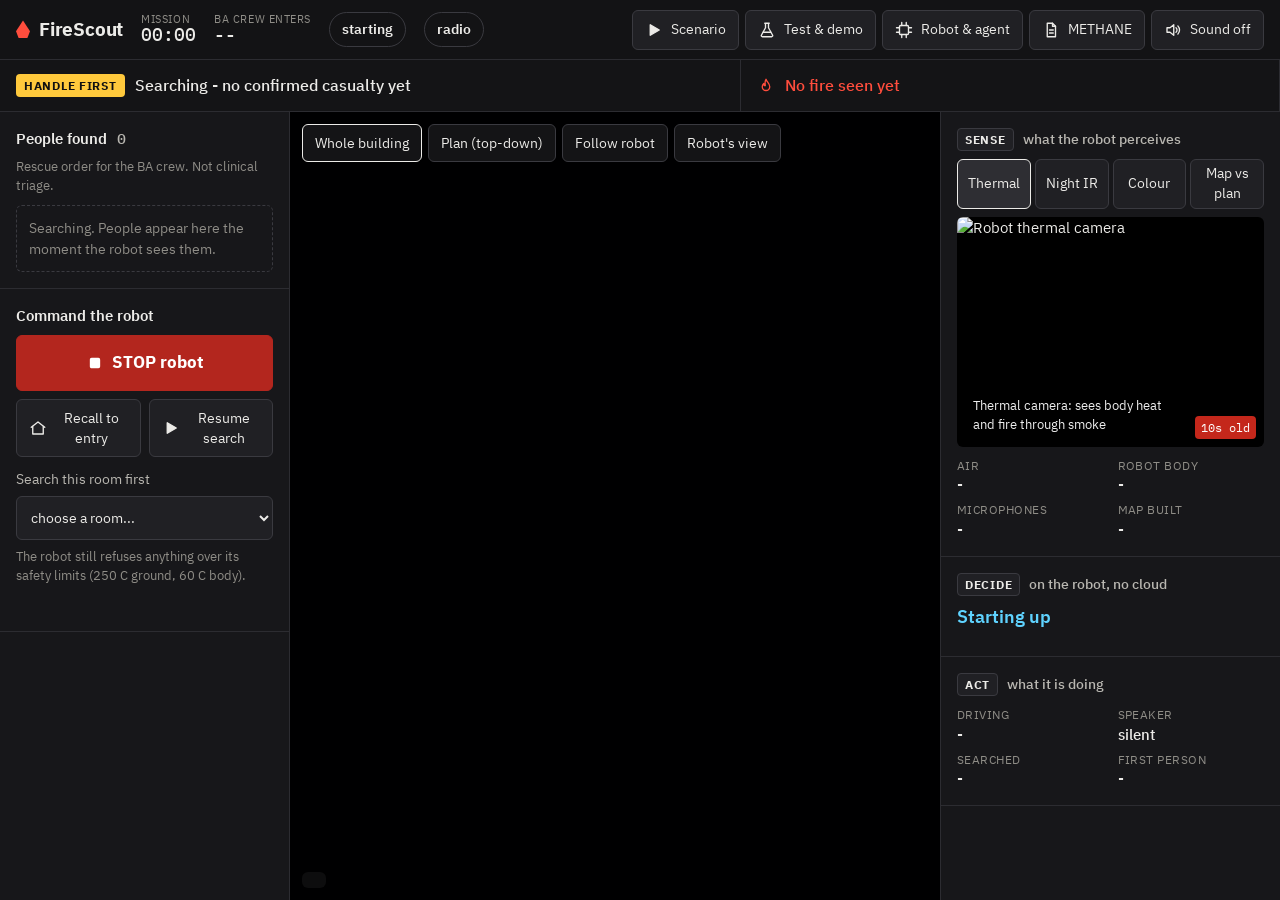
==== commit 04bf46c3: "feat(console): realistic tracked scout model (flippers, heat shield, carry handle, pan-tilt head), b" ====
--- a/firescout/web/index.html
+++ b/firescout/web/index.html
@@ -74,6 +74,7 @@
     <div id="labels"></div>
     <div class="viewbar" role="tablist">
       <button data-v="over" class="on">Whole building</button>
+      <button data-v="plan">Plan (top-down)</button>
       <button data-v="follow">Follow robot</button>
       <button data-v="eye">Robot's view</button>
     </div>
--- a/firescout/web/style.css
+++ b/firescout/web/style.css
@@ -9,7 +9,8 @@
   /* night command-unit palette: warm-neutral charcoal, one meaning per signal colour */
   --bg: #0f0f10; --panel: #17171a; --raised: #202024; --line: #2c2c31; --line-2: #3a3a40;
   --text: #ecebe8; --text-2: #b9b7b1; --text-3: #8f8d87;
-  --fire: #ff4d3d;      /* fire and danger only */
+  --fire: #ff4d3d;      /* fire and danger only (text / lines) */
+  --fire-fill: #c4271b; /* filled surfaces carrying white text (AA contrast) */
   --person: #ffc93c;    /* people (P1 brightest) */
   --person-2: #ff9f2e;  /* P2 */
   --crew: #43d675;      /* BA crew route, evacuating occupants */
@@ -53,7 +54,7 @@
 .pill { padding: 6px 12px; border-radius: 999px; border: 1px solid var(--line-2); font-weight: 600; font-size: 14px; white-space: nowrap; }
 .pill.ok { color: var(--robot); border-color: #2c5a6b; }
 .pill.warn { color: #111; background: var(--person); border-color: var(--person); }
-.pill.bad { color: #fff; background: var(--fire); border-color: var(--fire); }
+.pill.bad { color: #fff; background: var(--fire-fill); border-color: var(--fire-fill); }
 .menu { margin-left: auto; display: flex; gap: 6px; }
 .menu button { min-height: 40px; font-size: 14px; }
 
@@ -115,17 +116,16 @@
 .legend { position: absolute; bottom: 12px; left: 12px; display: flex; gap: 14px; flex-wrap: wrap; max-width: calc(100% - 24px);
   background: rgba(15,15,16,.88); padding: 8px 12px; border-radius: var(--r); font-size: 13px; color: var(--text-2); }
 .legend i { display: inline-block; width: 18px; height: 4px; border-radius: 2px; margin-right: 6px; vertical-align: middle; }
-.legend i.dash { background: repeating-linear-gradient(90deg, currentColor 0 5px, transparent 5px 9px) !important; height: 3px; }
-.clickhint { position: absolute; top: 60px; left: 50%; transform: translateX(-50%); background: var(--fire); color: #fff;
+.clickhint { position: absolute; top: 60px; left: 50%; transform: translateX(-50%); background: var(--fire-fill); color: #fff;
   padding: 10px 16px; border-radius: var(--r); font-weight: 600; }
-.lost { position: absolute; top: 60px; right: 12px; background: var(--fire); color: #fff; padding: 10px 14px; border-radius: var(--r);
+.lost { position: absolute; top: 60px; right: 12px; background: var(--fire-fill); color: #fff; padding: 10px 14px; border-radius: var(--r);
   display: flex; flex-direction: column; max-width: 340px; }
 .lost span { font-size: 14px; }
 .lbl { padding: 4px 9px; border-radius: 4px; font-size: 13px; font-weight: 600; color: #111; white-space: nowrap; background: var(--text); }
 .lbl.person { background: var(--person); } .lbl.person.P2 { background: var(--person-2); }
 .lbl.person.Pq { background: rgba(15,15,16,.85); color: var(--person); border: 1px dashed var(--person); }
 .lbl.person.EVAC { background: var(--crew); }
-.lbl.fire { background: var(--fire); color: #fff; }
+.lbl.fire { background: var(--fire-fill); color: #fff; }
 .lbl.robot { background: rgba(15,15,16,.85); color: var(--robot); border: 1px solid var(--robot); }
 .lbl.room { background: transparent; color: rgba(236,235,232,.6); font-weight: 500; text-shadow: 0 1px 3px #000; }
 .lbl.entry { background: rgba(15,15,16,.85); color: var(--crew); border: 1px solid var(--crew); }
@@ -142,7 +142,7 @@
   padding: 4px 8px; border-radius: 4px; }
 .feed .age { position: absolute; right: 8px; bottom: 8px; font: 12px PlexMono, monospace; color: #ddd; background: rgba(0,0,0,.65);
   padding: 4px 6px; border-radius: 4px; }
-.feed .age.stale { background: var(--fire); color: #fff; }
+.feed .age.stale { background: var(--fire-fill); color: #fff; }
 .readings { display: grid; grid-template-columns: 1fr 1fr; gap: 6px 14px; margin: 10px 0 0; }
 .readings div { min-width: 0; }
 .readings dt { font-size: 12px; color: var(--text-3); text-transform: uppercase; letter-spacing: .04em; }
@@ -194,3 +194,6 @@
 .s5 { color: var(--person); } .s6 { color: #b4a7ff; } .s7 { color: var(--fire); } .s8 { color: #7fd1ff; }
 
 @media (prefers-reduced-motion: reduce) { * { animation: none !important; transition: none !important; } }
+.lbl.pin { font-size: 15px; padding: 6px 11px; box-shadow: 0 4px 14px rgba(0,0,0,.55); }
+.lbl.pin.fire { font-weight: 700; letter-spacing: .02em; }
+.lbl.spec { background: rgba(15,15,16,.88); border: 1px solid var(--line-2); font-weight: 500; }
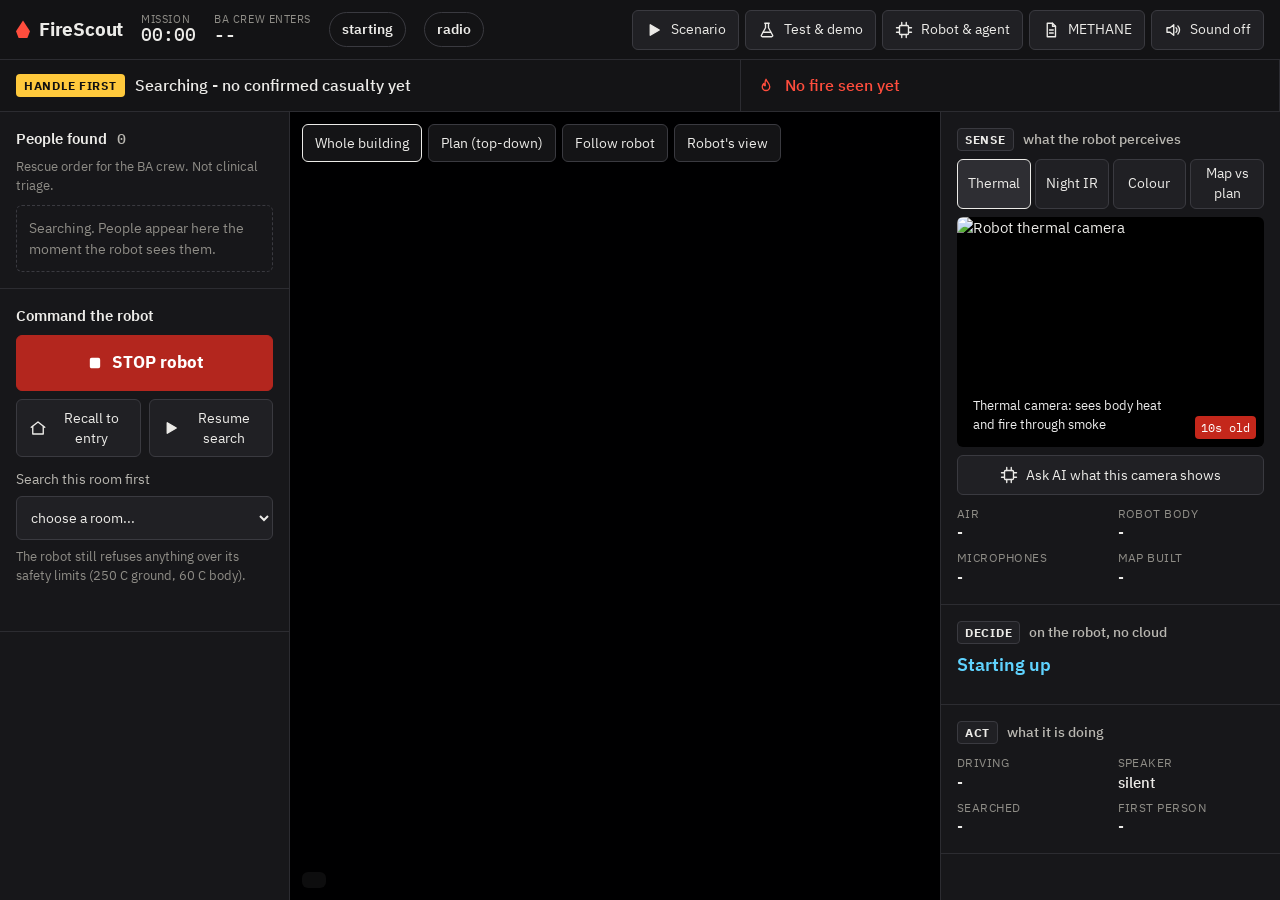
==== commit 84a7548a: "fix(agent): voice matched only to bodies at a plausible distance; evacuation instruction verified - " ====
--- a/firescout/web/index.html
+++ b/firescout/web/index.html
@@ -98,6 +98,10 @@
         <canvas id="mapc" hidden></canvas>
         <span class="cap" id="feedcap">Thermal camera: sees body heat and fire through smoke</span>
         <span class="age" id="feedage"></span>
+      </div>
+      <div class="vla">
+        <button id="b-vla"><svg><use href="#i-cpu"/></svg>Ask AI what this camera shows</button>
+        <p class="vla-out" id="vla-out" hidden></p>
       </div>
       <dl class="readings">
         <div><dt>Air</dt><dd id="r-air">-</dd></div>
--- a/firescout/web/style.css
+++ b/firescout/web/style.css
@@ -197,3 +197,7 @@
 .lbl.pin { font-size: 15px; padding: 6px 11px; box-shadow: 0 4px 14px rgba(0,0,0,.55); }
 .lbl.pin.fire { font-weight: 700; letter-spacing: .02em; }
 .lbl.spec { background: rgba(15,15,16,.88); border: 1px solid var(--line-2); font-weight: 500; }
+.vla { margin-top: 8px; }
+.vla button { width: 100%; justify-content: center; min-height: 40px; font-size: 14px; }
+.vla-out { margin: 8px 0 0; padding: 10px 12px; border: 1px dashed var(--line-2); border-radius: var(--r); font-size: 14px; color: var(--text-2); white-space: pre-wrap; }
+.vla-out b { color: var(--text); display: block; font-size: 12px; text-transform: uppercase; letter-spacing: .05em; margin-bottom: 4px; }
